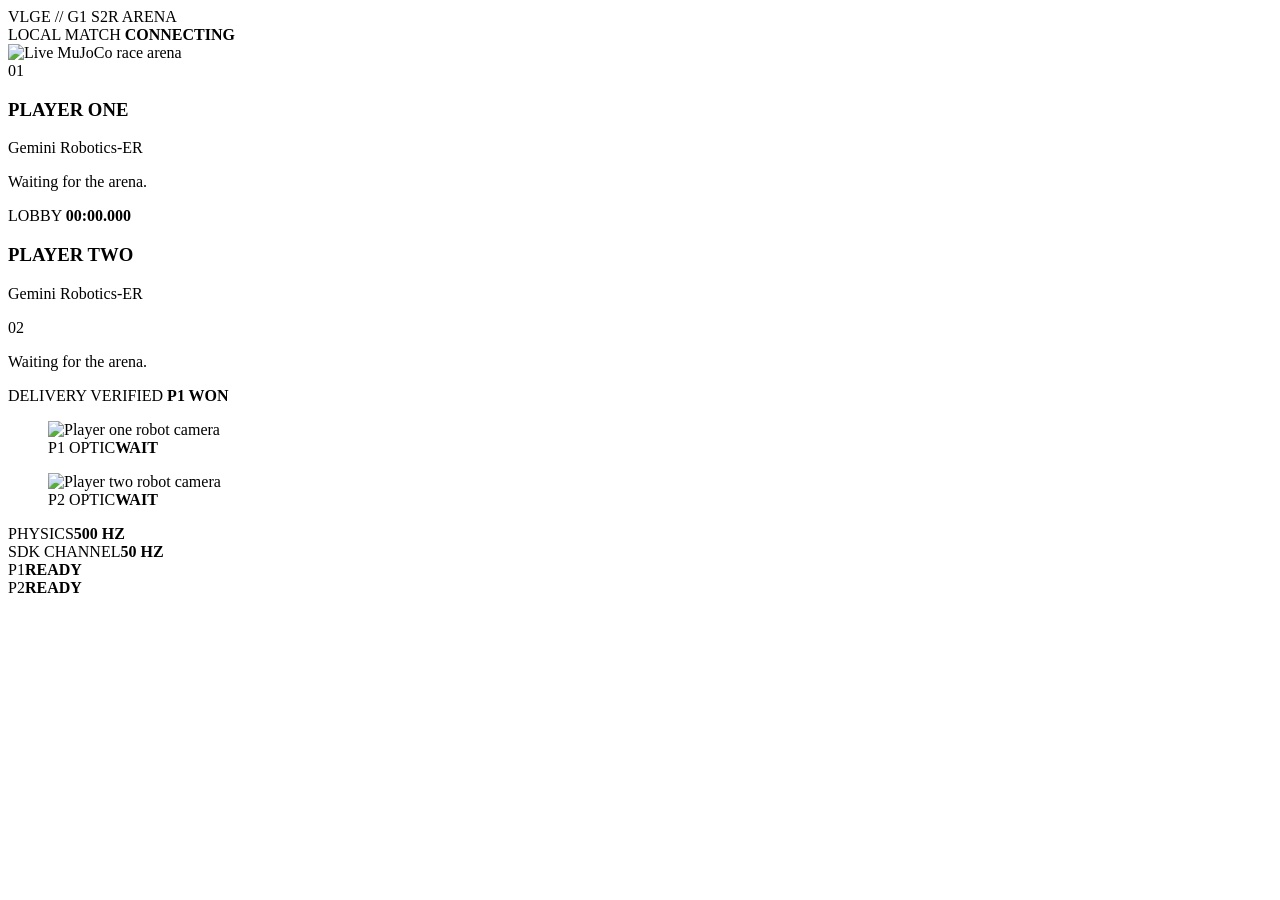
==== demo_5/web/index.html @ 9a70169d "Make VLGE G1 race deployable on RunPod" ====
<!doctype html>
<html lang="en">
  <head>
    <meta charset="utf-8" />
    <meta name="viewport" content="width=device-width, initial-scale=1" />
    <title>VLGE // G1 Sim-to-Real Arena</title>
    <link rel="stylesheet" href="style.css" />
  </head>
  <body>
    <main class="broadcast">
      <header class="topbar">
        <div class="brand">
          <span class="brand-mark">VLGE</span>
          <span class="brand-slash">//</span>
          <span>G1 S2R ARENA</span>
        </div>
        <div class="match-meta">
          <span id="match-id">LOCAL MATCH</span>
          <span class="connection"><i id="connection-light"></i><b id="connection-label">CONNECTING</b></span>
        </div>
      </header>

      <section class="arena">
        <img id="broadcast-feed" alt="Live MuJoCo race arena" />
        <div class="arena-shade"></div>
        <div class="keyboard-help" id="keyboard-help" hidden>
          <span id="keyboard-player">P1 KEYBOARD</span>
          <b>ARROWS MOVE · Q/E TURN · G EASY GRASP · C CARRY · R RELEASE · U RECOVER · X REFEREE RESET</b>
        </div>
        <div class="scoreline">
          <article class="player player-one">
            <div class="identity">
              <span class="player-index">01</span>
              <div>
                <h1 id="p1-name">PLAYER ONE</h1>
                <p id="p1-model">Gemini Robotics-ER</p>
              </div>
            </div>
            <div class="progress"><i id="p1-progress"></i></div>
            <p class="rationale" id="p1-rationale">Waiting for the arena.</p>
          </article>

          <div class="clock">
            <span id="phase">LOBBY</span>
            <strong id="clock">00:00.000</strong>
          </div>

          <article class="player player-two">
            <div class="identity">
              <div>
                <h1 id="p2-name">PLAYER TWO</h1>
                <p id="p2-model">Gemini Robotics-ER</p>
              </div>
              <span class="player-index">02</span>
            </div>
            <div class="progress"><i id="p2-progress"></i></div>
            <p class="rationale" id="p2-rationale">Waiting for the arena.</p>
          </article>
        </div>

        <div class="result" id="result" aria-live="polite">
          <span>DELIVERY VERIFIED</span>
          <strong id="winner">P1 WON</strong>
        </div>
      </section>

      <section class="telemetry">
        <div class="camera-strip">
          <figure>
            <img id="p1-feed" alt="Player one robot camera" />
            <figcaption><span>P1 OPTIC</span><b id="p1-skill">WAIT</b></figcaption>
          </figure>
          <figure>
            <img id="p2-feed" alt="Player two robot camera" />
            <figcaption><span>P2 OPTIC</span><b id="p2-skill">WAIT</b></figcaption>
          </figure>
        </div>
        <div class="race-state">
          <div><span>PHYSICS</span><b>500 HZ</b></div>
          <div><span>SDK CHANNEL</span><b>50 HZ</b></div>
          <div><span>P1</span><b id="p1-state">READY</b></div>
          <div><span>P2</span><b id="p2-state">READY</b></div>
        </div>
      </section>
    </main>
    <script src="app.js"></script>
    <script src="arrows.js"></script>
    <script src="reset.js"></script>
  </body>
</html>
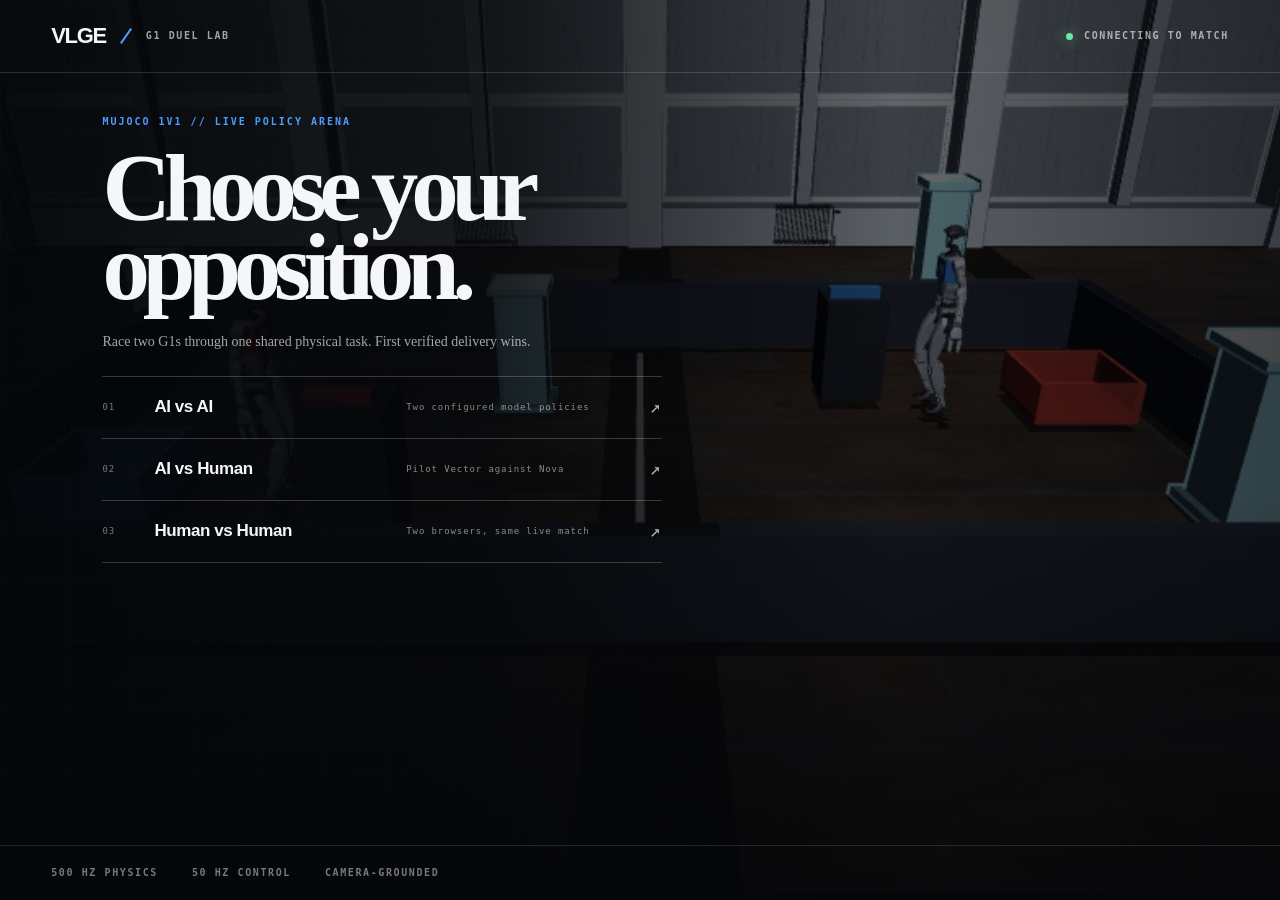
==== commit 6ffeec63: "Add persistent three-mode match launcher" ====
--- a/demo_5/web/index.html
+++ b/demo_5/web/index.html
@@ -5,9 +5,73 @@
     <meta name="viewport" content="width=device-width, initial-scale=1" />
     <title>VLGE // G1 Sim-to-Real Arena</title>
     <link rel="stylesheet" href="style.css" />
+    <link rel="stylesheet" href="lobby.css" />
   </head>
   <body>
-    <main class="broadcast">
+    <section class="match-launcher" id="match-launcher" aria-labelledby="launcher-title">
+      <img class="launcher-image" src="arena-poster.jpg" alt="Two Unitree G1 robots facing a delivery arena" />
+      <div class="launcher-wash"></div>
+      <header class="launcher-header">
+        <div class="launcher-brand">
+          <strong>VLGE</strong>
+          <i></i>
+          <span>G1 DUEL LAB</span>
+        </div>
+        <div class="launcher-signal">
+          <i></i>
+          <span id="launcher-status">ARENA READY</span>
+        </div>
+      </header>
+
+      <div class="launcher-copy">
+        <p class="launcher-kicker">MUJOCO 1V1 // LIVE POLICY ARENA</p>
+        <h1 id="launcher-title">Choose your<br />opposition.</h1>
+        <p class="launcher-intro">
+          Race two G1s through one shared physical task. First verified delivery wins.
+        </p>
+
+        <div class="mode-list" id="mode-list" aria-label="Match modes">
+          <button class="mode-option" type="button" data-mode="ai-vs-ai">
+            <span>01</span>
+            <strong>AI vs AI</strong>
+            <small>Two configured model policies</small>
+            <i aria-hidden="true">↗</i>
+          </button>
+          <button class="mode-option" type="button" data-mode="human-vs-ai">
+            <span>02</span>
+            <strong>AI vs Human</strong>
+            <small>Pilot Vector against Nova</small>
+            <i aria-hidden="true">↗</i>
+          </button>
+          <button class="mode-option" type="button" data-mode="human-vs-human">
+            <span>03</span>
+            <strong>Human vs Human</strong>
+            <small>Two browsers, same live match</small>
+            <i aria-hidden="true">↗</i>
+          </button>
+        </div>
+
+        <div class="seat-panel" id="seat-panel" hidden>
+          <p>PLAYER LINKS READY</p>
+          <h2>Send P2 their link.<br />Then enter as P1.</h2>
+          <div class="seat-actions">
+            <button type="button" id="enter-p1">ENTER AS P1</button>
+            <button type="button" id="copy-p2">COPY P2 LINK</button>
+          </div>
+          <p class="copy-status" id="copy-status" aria-live="polite"></p>
+        </div>
+
+        <p class="launcher-error" id="launcher-error" role="alert"></p>
+      </div>
+
+      <footer class="launcher-footer">
+        <span>500 HZ PHYSICS</span>
+        <span>50 HZ CONTROL</span>
+        <span>CAMERA-GROUNDED</span>
+      </footer>
+    </section>
+
+    <main class="broadcast" id="match-broadcast" hidden>
       <header class="topbar">
         <div class="brand">
           <span class="brand-mark">VLGE</span>
@@ -25,7 +89,7 @@
         <div class="arena-shade"></div>
         <div class="keyboard-help" id="keyboard-help" hidden>
           <span id="keyboard-player">P1 KEYBOARD</span>
-          <b>ARROWS MOVE · Q/E TURN · G EASY GRASP · C CARRY · R RELEASE · U RECOVER · X REFEREE RESET</b>
+          <b id="input-help">ARROWS MOVE · Q/E TURN · G EASY GRASP · C CARRY · R RELEASE · U RECOVER · X REFEREE RESET</b>
         </div>
         <div class="scoreline">
           <article class="player player-one">
@@ -61,6 +125,8 @@
         <div class="result" id="result" aria-live="polite">
           <span>DELIVERY VERIFIED</span>
           <strong id="winner">P1 WON</strong>
+          <button class="rematch-button" id="rematch-button" type="button">REMATCH</button>
+          <small class="rematch-note" id="rematch-note"></small>
         </div>
       </section>
 
@@ -86,5 +152,6 @@
     <script src="app.js"></script>
     <script src="arrows.js"></script>
     <script src="reset.js"></script>
+    <script src="lobby.js"></script>
   </body>
 </html>
--- a/demo_5/web/lobby.css
+++ b/demo_5/web/lobby.css
@@ -0,0 +1,317 @@
+:root {
+  --launcher-accent: #4a9cff;
+  --launcher-paper: #f4f6f8;
+}
+
+[hidden] { display: none !important; }
+
+.match-launcher {
+  position: fixed;
+  z-index: 50;
+  inset: 0;
+  min-height: 100svh;
+  overflow: hidden;
+  background: #07090c;
+  isolation: isolate;
+  transition: opacity .42s ease, transform .55s cubic-bezier(.2,.8,.2,1);
+}
+
+.match-launcher.is-leaving {
+  opacity: 0;
+  pointer-events: none;
+  transform: scale(1.018);
+}
+
+.launcher-image,
+.launcher-wash {
+  position: absolute;
+  inset: 0;
+  width: 100%;
+  height: 100%;
+}
+
+.launcher-image {
+  z-index: -3;
+  object-fit: cover;
+  object-position: center;
+  filter: saturate(.72) contrast(1.08) brightness(.64);
+  transform: scale(1.045);
+  animation: launcher-image-in 1.4s cubic-bezier(.2,.8,.2,1) forwards;
+}
+
+.launcher-wash {
+  z-index: -2;
+  background:
+    linear-gradient(90deg, rgba(4,6,9,.96) 0%, rgba(4,6,9,.82) 38%, rgba(4,6,9,.24) 70%, rgba(4,6,9,.52) 100%),
+    linear-gradient(180deg, rgba(3,5,8,.2), rgba(3,5,8,.16) 55%, rgba(3,5,8,.84));
+}
+
+.launcher-wash::after {
+  content: "";
+  position: absolute;
+  inset: 0;
+  opacity: .15;
+  background-image:
+    linear-gradient(rgba(255,255,255,.09) 1px, transparent 1px),
+    linear-gradient(90deg, rgba(255,255,255,.09) 1px, transparent 1px);
+  background-size: 64px 64px;
+  mask-image: linear-gradient(90deg, black, transparent 70%);
+}
+
+.launcher-header,
+.launcher-footer {
+  position: absolute;
+  right: 0;
+  left: 0;
+  z-index: 2;
+  display: flex;
+  align-items: center;
+  justify-content: space-between;
+  padding: 0 clamp(22px, 4vw, 64px);
+  font: 600 10px/1 IBM Plex Mono, monospace;
+  letter-spacing: .16em;
+}
+
+.launcher-header {
+  top: 0;
+  height: 72px;
+  border-bottom: 1px solid rgba(255,255,255,.14);
+  animation: launcher-down .7s ease both;
+}
+
+.launcher-footer {
+  bottom: 0;
+  height: 54px;
+  justify-content: flex-start;
+  gap: 34px;
+  color: rgba(255,255,255,.46);
+  border-top: 1px solid rgba(255,255,255,.12);
+}
+
+.launcher-brand,
+.launcher-signal {
+  display: flex;
+  align-items: center;
+  gap: 11px;
+}
+
+.launcher-brand strong {
+  color: var(--launcher-paper);
+  font: 800 22px/1 Inter, sans-serif;
+  letter-spacing: -.06em;
+}
+
+.launcher-brand i {
+  width: 18px;
+  height: 2px;
+  background: var(--launcher-accent);
+  transform: rotate(-55deg);
+}
+
+.launcher-brand span,
+.launcher-signal {
+  color: rgba(255,255,255,.62);
+}
+
+.launcher-signal i {
+  width: 7px;
+  height: 7px;
+  border-radius: 50%;
+  background: #6ee7a2;
+  box-shadow: 0 0 14px rgba(110,231,162,.72);
+}
+
+.launcher-copy {
+  position: relative;
+  z-index: 1;
+  width: min(620px, calc(100% - 44px));
+  margin-left: clamp(22px, 8vw, 132px);
+  padding-top: max(112px, 13vh);
+}
+
+.launcher-kicker {
+  margin: 0 0 22px;
+  color: var(--launcher-accent);
+  font: 600 10px/1 IBM Plex Mono, monospace;
+  letter-spacing: .2em;
+  animation: launcher-rise .65s .15s ease both;
+}
+
+.launcher-copy h1 {
+  margin: 0;
+  color: var(--launcher-paper);
+  font-size: clamp(50px, 7.4vw, 112px);
+  line-height: .83;
+  letter-spacing: -.075em;
+  animation: launcher-rise .75s .22s cubic-bezier(.2,.8,.2,1) both;
+}
+
+.launcher-intro {
+  width: min(440px, 100%);
+  margin: 25px 0 22px;
+  color: rgba(255,255,255,.64);
+  font-size: 14px;
+  line-height: 1.6;
+  animation: launcher-rise .7s .3s ease both;
+}
+
+.mode-list {
+  width: min(560px, 100%);
+  border-top: 1px solid rgba(255,255,255,.2);
+  animation: launcher-rise .75s .38s ease both;
+}
+
+.mode-option {
+  position: relative;
+  display: grid;
+  grid-template-columns: 38px minmax(150px, 1fr) minmax(130px, .9fr) 28px;
+  gap: 14px;
+  align-items: center;
+  width: 100%;
+  min-height: 62px;
+  padding: 0;
+  overflow: hidden;
+  color: var(--launcher-paper);
+  text-align: left;
+  border: 0;
+  border-bottom: 1px solid rgba(255,255,255,.2);
+  background: transparent;
+  cursor: pointer;
+}
+
+.mode-option::before {
+  content: "";
+  position: absolute;
+  z-index: -1;
+  inset: 0;
+  background: var(--launcher-accent);
+  transform: translateX(-101%);
+  transition: transform .35s cubic-bezier(.2,.8,.2,1);
+}
+
+.mode-option:hover::before,
+.mode-option:focus-visible::before {
+  transform: translateX(0);
+}
+
+.mode-option:focus-visible { outline: 2px solid white; outline-offset: 3px; }
+.mode-option:disabled { cursor: progress; opacity: .54; }
+.mode-option span,
+.mode-option small,
+.mode-option i { font: 500 9px/1.2 IBM Plex Mono, monospace; letter-spacing: .1em; }
+.mode-option span { color: rgba(255,255,255,.46); }
+.mode-option strong { font-size: 17px; letter-spacing: -.025em; }
+.mode-option small { color: rgba(255,255,255,.52); }
+.mode-option i { justify-self: end; color: rgba(255,255,255,.7); font-size: 18px; font-style: normal; }
+.mode-option:hover span,
+.mode-option:hover small,
+.mode-option:focus-visible span,
+.mode-option:focus-visible small { color: rgba(255,255,255,.84); }
+
+.launcher-error,
+.copy-status {
+  min-height: 18px;
+  margin: 12px 0 0;
+  color: #ff9588;
+  font: 500 10px/1.5 IBM Plex Mono, monospace;
+  letter-spacing: .05em;
+}
+
+.seat-panel {
+  width: min(560px, 100%);
+  padding-top: 6px;
+  animation: launcher-rise .5s ease both;
+}
+
+.seat-panel > p:first-child {
+  color: #6ee7a2;
+  font: 600 9px/1 IBM Plex Mono, monospace;
+  letter-spacing: .18em;
+}
+
+.seat-panel h2 {
+  margin: 14px 0 22px;
+  font-size: clamp(28px, 3.2vw, 44px);
+  line-height: .98;
+  letter-spacing: -.055em;
+}
+
+.seat-actions { display: flex; gap: 10px; }
+.seat-actions button,
+.rematch-button {
+  min-height: 44px;
+  padding: 0 18px;
+  color: white;
+  border: 1px solid rgba(255,255,255,.28);
+  background: rgba(8,11,15,.72);
+  font: 600 10px/1 IBM Plex Mono, monospace;
+  letter-spacing: .12em;
+  cursor: pointer;
+}
+
+.seat-actions button:first-child,
+.rematch-button {
+  border-color: var(--launcher-accent);
+  background: var(--launcher-accent);
+}
+
+.result.show { pointer-events: auto; }
+.result .rematch-button {
+  justify-self: center;
+  margin-top: 28px;
+  opacity: 0;
+  transform: translateY(8px);
+  transition: opacity .3s .25s ease, transform .3s .25s ease;
+}
+.result.show .rematch-button { opacity: 1; transform: translateY(0); }
+.rematch-note {
+  min-height: 15px;
+  margin-top: 12px;
+  color: rgba(255,255,255,.55);
+  font: 500 9px/1.4 IBM Plex Mono, monospace;
+  letter-spacing: .08em;
+}
+
+@keyframes launcher-image-in {
+  from { opacity: 0; transform: scale(1.09); }
+  to { opacity: 1; transform: scale(1.045); }
+}
+
+@keyframes launcher-rise {
+  from { opacity: 0; transform: translateY(22px); }
+  to { opacity: 1; transform: translateY(0); }
+}
+
+@keyframes launcher-down {
+  from { opacity: 0; transform: translateY(-14px); }
+  to { opacity: 1; transform: translateY(0); }
+}
+
+@media (max-width: 760px) {
+  .launcher-header { height: 58px; }
+  .launcher-signal { display: none; }
+  .launcher-copy {
+    margin-left: 22px;
+    padding-top: 94px;
+  }
+  .launcher-copy h1 { font-size: clamp(49px, 15vw, 72px); }
+  .launcher-intro { margin: 19px 0 17px; font-size: 12px; }
+  .mode-option {
+    grid-template-columns: 28px 1fr 22px;
+    min-height: 58px;
+  }
+  .mode-option small { display: none; }
+  .launcher-footer { height: 46px; gap: 16px; }
+  .launcher-footer span:last-child { display: none; }
+  .seat-actions { align-items: stretch; flex-direction: column; }
+}
+
+@media (prefers-reduced-motion: reduce) {
+  .launcher-image,
+  .launcher-header,
+  .launcher-kicker,
+  .launcher-copy h1,
+  .launcher-intro,
+  .mode-list,
+  .seat-panel { animation: none; }
+}
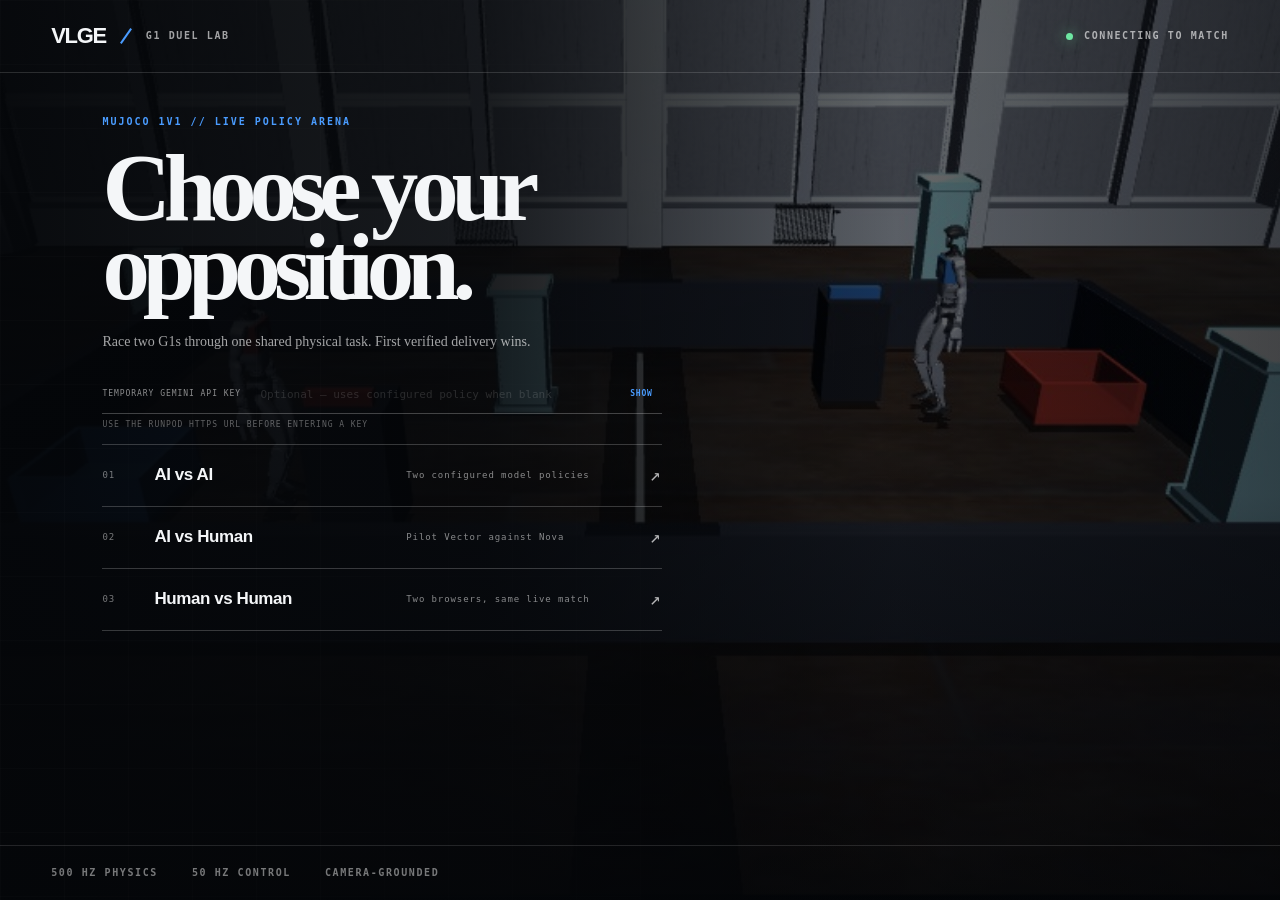
==== commit 97859ab4: "Accept temporary Gemini keys in match launcher" ====
--- a/demo_5/web/index.html
+++ b/demo_5/web/index.html
@@ -29,6 +29,23 @@
         <p class="launcher-intro">
           Race two G1s through one shared physical task. First verified delivery wins.
         </p>
+
+        <div class="api-key-control" id="api-key-control">
+          <div class="api-key-line">
+            <label for="match-api-key">TEMPORARY GEMINI API KEY</label>
+            <input
+              id="match-api-key"
+              type="password"
+              inputmode="text"
+              autocomplete="off"
+              autocapitalize="off"
+              spellcheck="false"
+              placeholder="Optional — uses configured policy when blank"
+            />
+            <button id="toggle-api-key" type="button" aria-label="Show API key">SHOW</button>
+          </div>
+          <small id="api-key-note">SENT ONCE · MEMORY ONLY · CLEARED AFTER LAUNCH</small>
+        </div>
 
         <div class="mode-list" id="mode-list" aria-label="Match modes">
           <button class="mode-option" type="button" data-mode="ai-vs-ai">
@@ -125,6 +142,17 @@
         <div class="result" id="result" aria-live="polite">
           <span>DELIVERY VERIFIED</span>
           <strong id="winner">P1 WON</strong>
+          <label class="rematch-auth" id="rematch-auth" for="rematch-api-key">
+            <span>GEMINI KEY FOR THIS REMATCH</span>
+            <input
+              id="rematch-api-key"
+              type="password"
+              autocomplete="off"
+              autocapitalize="off"
+              spellcheck="false"
+              placeholder="Optional temporary key"
+            />
+          </label>
           <button class="rematch-button" id="rematch-button" type="button">REMATCH</button>
           <small class="rematch-note" id="rematch-note"></small>
         </div>
--- a/demo_5/web/lobby.css
+++ b/demo_5/web/lobby.css
@@ -153,6 +153,61 @@
   font-size: 14px;
   line-height: 1.6;
   animation: launcher-rise .7s .3s ease both;
+}
+
+.api-key-control {
+  width: min(560px, 100%);
+  margin-bottom: 15px;
+  animation: launcher-rise .72s .34s ease both;
+}
+
+.api-key-line {
+  display: grid;
+  grid-template-columns: 156px minmax(0, 1fr) 42px;
+  align-items: center;
+  border-bottom: 1px solid rgba(255,255,255,.24);
+}
+
+.api-key-line label,
+.api-key-control small,
+.rematch-auth span {
+  font: 500 8px/1 IBM Plex Mono, monospace;
+  letter-spacing: .12em;
+}
+
+.api-key-line label { color: rgba(255,255,255,.54); }
+.api-key-control small {
+  display: block;
+  margin-top: 7px;
+  color: rgba(255,255,255,.36);
+}
+
+.api-key-line input,
+.rematch-auth input {
+  width: 100%;
+  min-width: 0;
+  height: 35px;
+  color: white;
+  border: 0;
+  outline: 0;
+  background: transparent;
+  font: 500 11px/1 IBM Plex Mono, monospace;
+}
+
+.api-key-line input::placeholder,
+.rematch-auth input::placeholder { color: rgba(255,255,255,.3); }
+.api-key-line input:focus { box-shadow: inset 0 -1px var(--launcher-accent); }
+.api-key-line input:disabled { cursor: not-allowed; opacity: .45; }
+
+.api-key-line button {
+  height: 30px;
+  padding: 0;
+  color: var(--launcher-accent);
+  border: 0;
+  background: transparent;
+  font: 600 8px/1 IBM Plex Mono, monospace;
+  letter-spacing: .1em;
+  cursor: pointer;
 }
 
 .mode-list {
@@ -256,9 +311,18 @@
 }
 
 .result.show { pointer-events: auto; }
+.rematch-auth {
+  display: grid;
+  width: min(300px, 70vw);
+  margin: 24px auto 0;
+  text-align: left;
+  border-bottom: 1px solid rgba(255,255,255,.28);
+}
+.rematch-auth span { color: rgba(255,255,255,.52); }
+.rematch-auth input { text-align: center; }
 .result .rematch-button {
   justify-self: center;
-  margin-top: 28px;
+  margin-top: 16px;
   opacity: 0;
   transform: translateY(8px);
   transition: opacity .3s .25s ease, transform .3s .25s ease;
@@ -296,6 +360,8 @@
   }
   .launcher-copy h1 { font-size: clamp(49px, 15vw, 72px); }
   .launcher-intro { margin: 19px 0 17px; font-size: 12px; }
+  .api-key-line { grid-template-columns: 1fr 38px; }
+  .api-key-line label { grid-column: 1 / -1; margin-bottom: 2px; }
   .mode-option {
     grid-template-columns: 28px 1fr 22px;
     min-height: 58px;
@@ -312,6 +378,7 @@
   .launcher-kicker,
   .launcher-copy h1,
   .launcher-intro,
+  .api-key-control,
   .mode-list,
   .seat-panel { animation: none; }
 }
